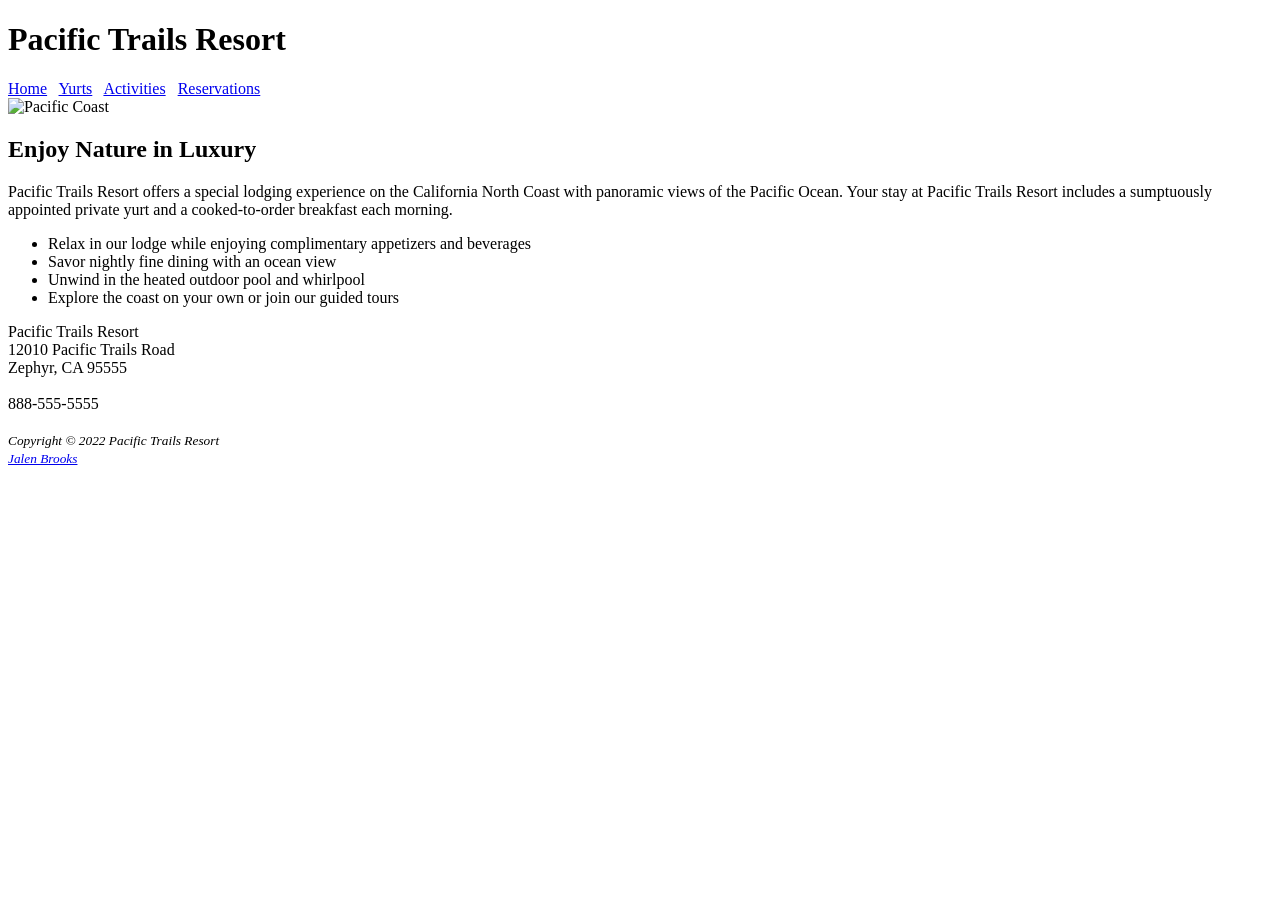
==== index.html @ 0c50a971 "Add files via upload" ====
<!DOCTYPE html>
<html lang="en">
<head>
  <link rel="stylesheet" href="pacific.css">
  <meta charset="UTF-8" />
  
  <title>Pacific Trails Resort</title>
</head>
<body>

  <header>
    <h1>Pacific Trails Resort</h1>
  </header>

  <nav>
      <a href="index.html">Home</a>&nbsp;&nbsp;
      <a href="yurts.html">Yurts</a>&nbsp;&nbsp;
      <a href="activities.html">Activities</a>&nbsp;&nbsp;
      <a href="reservations.html">Reservations</a>
  </nav>
  
  <div>
	<img src="coast.jpg" alt="Pacific Coast" height="300" width="100%">
  </div>
  

  <main>
    <h2>Enjoy Nature in Luxury</h2>

    <p>
      Pacific Trails Resort offers a special lodging experience on the California North Coast
      with panoramic views of the Pacific Ocean. Your stay at Pacific Trails Resort includes a
      sumptuously appointed private yurt and a cooked-to-order breakfast each morning.
    </p>

    <ul>
      <li>Relax in our lodge while enjoying complimentary appetizers and beverages</li>
      <li>Savor nightly fine dining with an ocean view</li>
      <li>Unwind in the heated outdoor pool and whirlpool</li>
      <li>Explore the coast on your own or join our guided tours</li>
    </ul>

    <div>
      Pacific Trails Resort<br />
      12010 Pacific Trails Road<br />
      Zephyr, CA 95555<br />
      <br />
      888-555-5555
      <br /><br />
    </div>
  </main>

  <footer>
    <small><i>
      Copyright &copy; 2022 Pacific Trails Resort<br />
      <a href="mailto:jbrooks45@dccc.mail.edu">Jalen Brooks</a>
    </i></small>
  </footer>

</body>
</html>
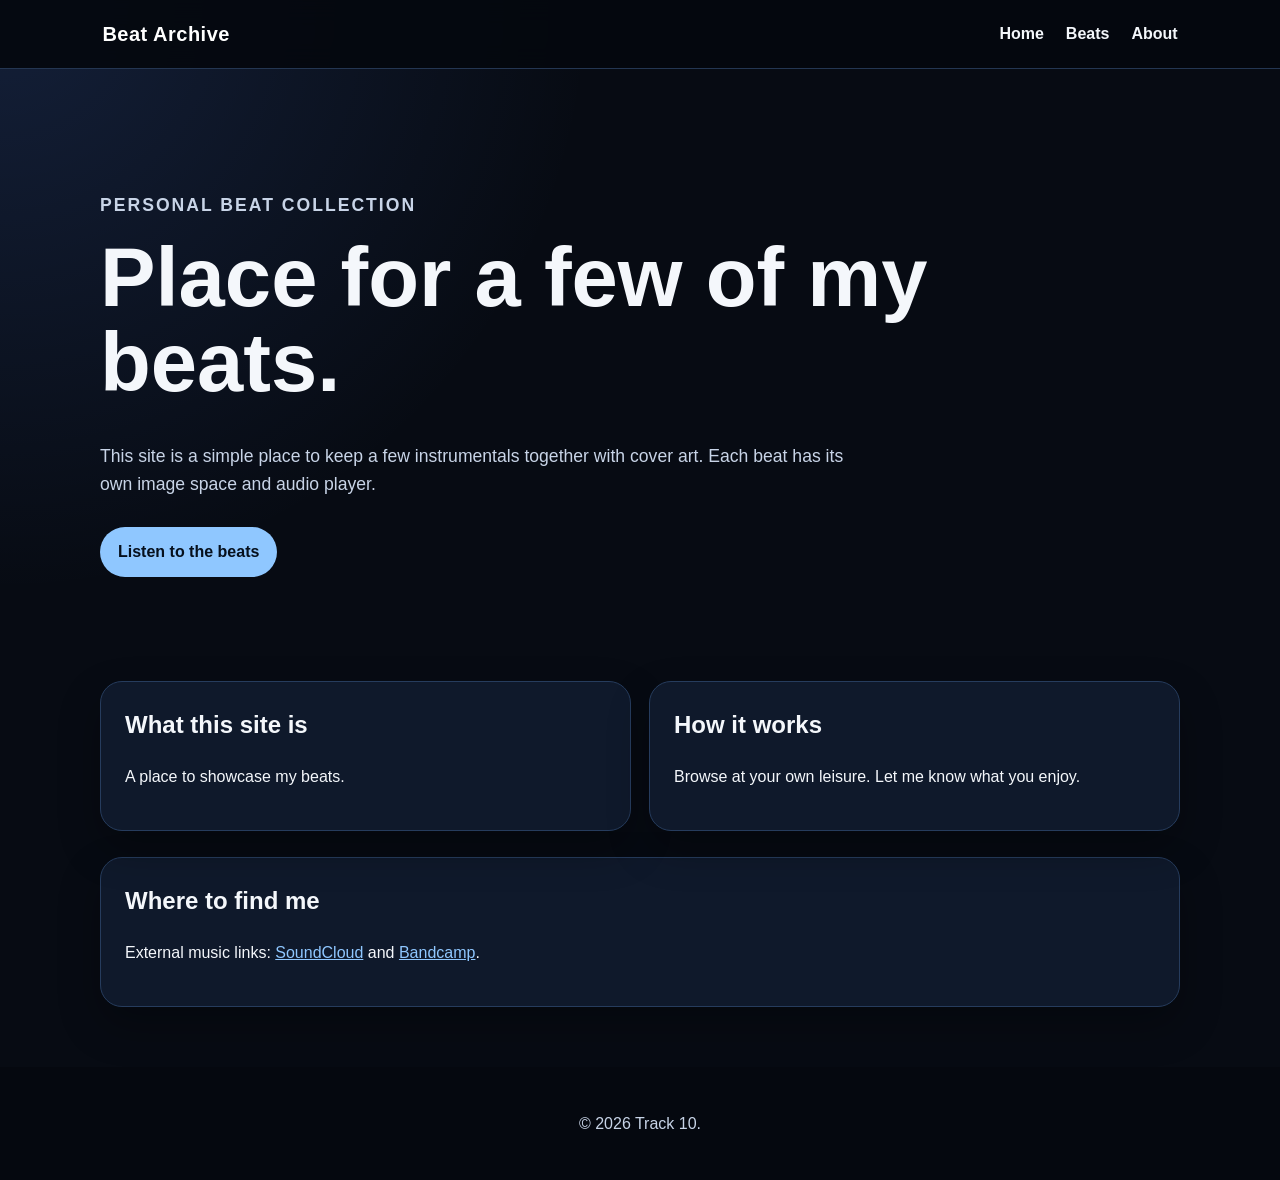
==== commit 2446070b: "Add files via upload" ====
--- a/index.html
+++ b/index.html
@@ -1,61 +1,64 @@
-<!DOCTYPE html>
-<html lang="en">
-<head>
-  <link rel="stylesheet" href="pacific.css">
-  <meta charset="UTF-8" />
-  
-  <title>Pacific Trails Resort</title>
-</head>
-<body>
-
-  <header>
-    <h1>Pacific Trails Resort</h1>
-  </header>
-
-  <nav>
-      <a href="index.html">Home</a>&nbsp;&nbsp;
-      <a href="yurts.html">Yurts</a>&nbsp;&nbsp;
-      <a href="activities.html">Activities</a>&nbsp;&nbsp;
-      <a href="reservations.html">Reservations</a>
-  </nav>
-  
-  <div>
-	<img src="coast.jpg" alt="Pacific Coast" height="300" width="100%">
-  </div>
-  
-
-  <main>
-    <h2>Enjoy Nature in Luxury</h2>
-
-    <p>
-      Pacific Trails Resort offers a special lodging experience on the California North Coast
-      with panoramic views of the Pacific Ocean. Your stay at Pacific Trails Resort includes a
-      sumptuously appointed private yurt and a cooked-to-order breakfast each morning.
-    </p>
-
-    <ul>
-      <li>Relax in our lodge while enjoying complimentary appetizers and beverages</li>
-      <li>Savor nightly fine dining with an ocean view</li>
-      <li>Unwind in the heated outdoor pool and whirlpool</li>
-      <li>Explore the coast on your own or join our guided tours</li>
-    </ul>
-
-    <div>
-      Pacific Trails Resort<br />
-      12010 Pacific Trails Road<br />
-      Zephyr, CA 95555<br />
-      <br />
-      888-555-5555
-      <br /><br />
-    </div>
-  </main>
-
-  <footer>
-    <small><i>
-      Copyright &copy; 2022 Pacific Trails Resort<br />
-      <a href="mailto:jbrooks45@dccc.mail.edu">Jalen Brooks</a>
-    </i></small>
-  </footer>
-
-</body>
-</html>
+<!DOCTYPE html>
+<html lang="en">
+<head>
+  <meta charset="UTF-8">
+  <meta name="viewport" content="width=device-width, initial-scale=1.0">
+  <title>Beat Archive | Home</title>
+  <link rel="stylesheet" href="css/styles.css">
+</head>
+<body>
+  <header class="site-header">
+    <a class="logo" href="index.html">Beat Archive</a>
+    <button class="menu-toggle" id="menu-toggle" aria-label="Open navigation menu">☰</button>
+    <nav id="main-nav">
+      <a href="index.html">Home</a>
+      <a href="beats.html">Beats</a>
+      <a href="about.html">About</a>
+    </nav>
+  </header>
+
+  <main>
+    <section class="hero">
+      <p class="eyebrow">Personal Beat Collection</p>
+      <h1>Place for a few of my beats.</h1>
+      <p>
+        This site is a simple place to keep a few instrumentals together with cover art.
+        Each beat has its own image space and audio player.
+      </p>
+      <a class="button" href="beats.html">Listen to the beats</a>
+    </section>
+
+    <section class="home-grid">
+      <article class="panel">
+        <h2>What this site is</h2>
+        <p>
+          A place to showcase my beats.
+        </p>
+      </article>
+
+      <article class="panel">
+        <h2>How it works</h2>
+        <p>
+          Browse at your own leisure. Let me know what you enjoy.
+        </p>
+      </article>
+    </section>
+
+    <section class="links-box">
+      <h2>Where to find me</h2>
+      <p>
+        External music links:
+        <a href="https://on.soundcloud.com/8hhn36EMtzFEtKhmd1" target="_blank" rel="noopener">SoundCloud</a>
+        and
+        <a href="https://track10beats.bandcamp.com/" target="_blank" rel="noopener">Bandcamp</a>.
+      </p>
+    </section>
+  </main>
+
+  <footer>
+    <p>&copy; 2026 Track 10.</p>
+  </footer>
+
+  <script src="js/script.js"></script>
+</body>
+</html>
--- a/css/styles.css
+++ b/css/styles.css
@@ -0,0 +1,263 @@
+* {
+  box-sizing: border-box;
+}
+
+body {
+  margin: 0;
+  font-family: Arial, Helvetica, sans-serif;
+  color: #f4f7fb;
+  background:
+    radial-gradient(circle at top left, rgba(86, 139, 255, 0.16), transparent 34%),
+    #070b13;
+  line-height: 1.6;
+}
+
+a {
+  color: #8fc7ff;
+}
+
+.site-header {
+  display: flex;
+  align-items: center;
+  justify-content: space-between;
+  padding: 18px 8%;
+  background: rgba(5, 8, 15, 0.92);
+  border-bottom: 1px solid #243652;
+  position: sticky;
+  top: 0;
+  z-index: 10;
+  backdrop-filter: blur(12px);
+}
+
+.logo {
+  color: #ffffff;
+  font-weight: 800;
+  text-decoration: none;
+  font-size: 1.25rem;
+  letter-spacing: 0.5px;
+}
+
+nav {
+  display: flex;
+  gap: 22px;
+}
+
+nav a {
+  color: #f4f7fb;
+  text-decoration: none;
+  font-weight: 700;
+}
+
+nav a:hover,
+nav a:focus {
+  color: #8fc7ff;
+}
+
+.menu-toggle {
+  display: none;
+  background: #111d31;
+  color: white;
+  border: 1px solid #31486b;
+  border-radius: 8px;
+  padding: 8px 12px;
+  font-size: 1.2rem;
+}
+
+main {
+  width: min(1080px, 88%);
+  margin: 0 auto;
+}
+
+.hero {
+  min-height: 68vh;
+  display: flex;
+  flex-direction: column;
+  justify-content: center;
+  padding: 55px 0;
+}
+
+.hero h1,
+.page-title h1 {
+  font-size: clamp(2.4rem, 7vw, 5.2rem);
+  line-height: 1.02;
+  margin: 0 0 18px;
+  max-width: 900px;
+}
+
+.hero p,
+.page-title p {
+  color: #c8d4e7;
+  font-size: 1.1rem;
+  max-width: 760px;
+}
+
+.eyebrow {
+  color: #8fc7ff;
+  font-weight: 800;
+  text-transform: uppercase;
+  letter-spacing: 2px;
+}
+
+.button {
+  display: inline-block;
+  width: fit-content;
+  margin-top: 12px;
+  background: #8fc7ff;
+  color: #06101d;
+  padding: 12px 18px;
+  border-radius: 999px;
+  border: none;
+  font-weight: 800;
+  text-decoration: none;
+  cursor: pointer;
+}
+
+.button:hover,
+.button:focus {
+  background: #b9dcff;
+}
+
+.home-grid {
+  display: grid;
+  grid-template-columns: 1fr 1fr;
+  gap: 18px;
+  margin-bottom: 26px;
+}
+
+.panel,
+.links-box,
+.form-card,
+.beat-card {
+  background: rgba(16, 27, 46, 0.9);
+  border: 1px solid #263c5d;
+  border-radius: 22px;
+  padding: 24px;
+  box-shadow: 0 18px 42px rgba(0, 0, 0, 0.28);
+}
+
+.panel h2,
+.links-box h2,
+.form-card h2,
+.beat-info h2 {
+  margin-top: 0;
+}
+
+.links-box {
+  margin-bottom: 60px;
+}
+
+.page-title {
+  padding: 55px 0 25px;
+}
+
+.beat-grid {
+  display: grid;
+  gap: 24px;
+  margin-bottom: 70px;
+}
+
+.beat-card {
+  display: grid;
+  grid-template-columns: 260px 1fr;
+  gap: 24px;
+  align-items: center;
+}
+
+.cover-placeholder {
+  width: 100%;
+  aspect-ratio: 1 / 1;
+  background:
+    linear-gradient(135deg, rgba(143, 199, 255, 0.22), rgba(255, 255, 255, 0.04)),
+    #0b1424;
+  border: 1px dashed #587397;
+  border-radius: 18px;
+  display: grid;
+  place-items: center;
+  overflow: hidden;
+}
+
+.cover-placeholder img {
+  width: 100%;
+  height: 100%;
+  object-fit: cover;
+}
+
+audio {
+  width: 100%;
+  margin-top: 12px;
+}
+
+.form-card {
+  max-width: 720px;
+  margin: 20px auto 70px;
+}
+
+form {
+  display: grid;
+  gap: 12px;
+}
+
+label {
+  font-weight: 800;
+}
+
+input,
+textarea {
+  width: 100%;
+  padding: 12px;
+  border-radius: 10px;
+  border: 1px solid #31486b;
+  background: #07111f;
+  color: #ffffff;
+  font: inherit;
+}
+
+input:focus,
+textarea:focus {
+  outline: 3px solid #8fc7ff;
+}
+
+.form-message {
+  color: #8fc7ff;
+  font-weight: 800;
+  margin-top: 16px;
+}
+
+footer {
+  text-align: center;
+  padding: 28px 8%;
+  background: #05080f;
+  color: #c8d4e7;
+}
+
+@media (max-width: 780px) {
+  .menu-toggle {
+    display: block;
+  }
+
+  nav {
+    display: none;
+    position: absolute;
+    top: 70px;
+    right: 8%;
+    flex-direction: column;
+    background: #101b2e;
+    border: 1px solid #31486b;
+    border-radius: 14px;
+    padding: 16px;
+    width: 210px;
+  }
+
+  nav.show {
+    display: flex;
+  }
+
+  .home-grid,
+  .beat-card {
+    grid-template-columns: 1fr;
+  }
+
+  .hero {
+    min-height: auto;
+  }
+}
